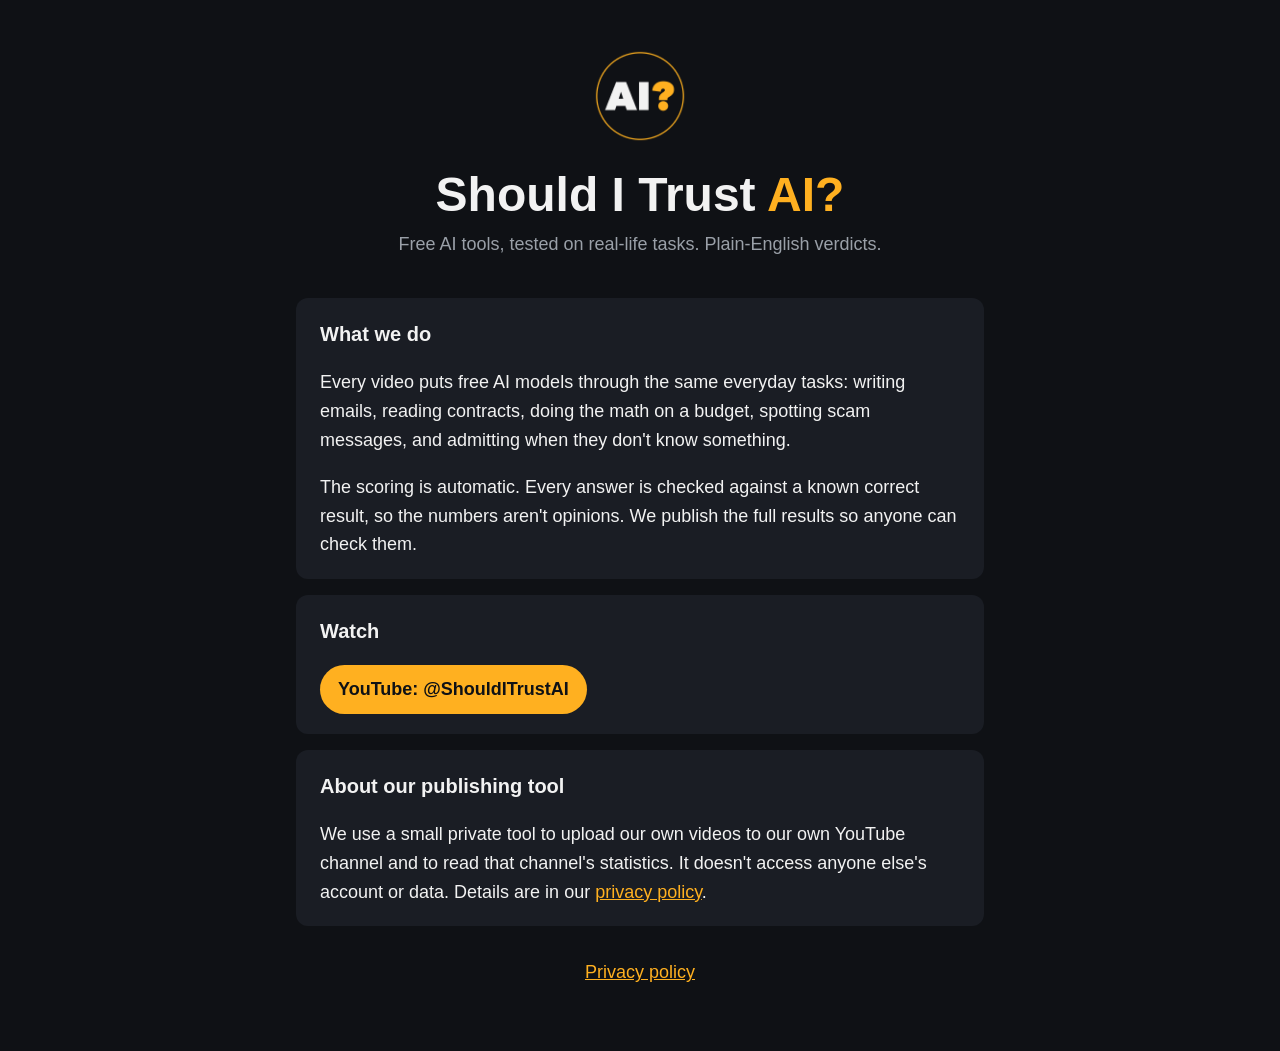
==== index.html @ ffd8af17 "feat: homepage and privacy policy Co-Authored-By: Claude Opus 5 <noreply@anthropic.com>" ====
<!DOCTYPE html>
<html lang="en">
<head>
<meta charset="utf-8">
<meta name="viewport" content="width=device-width, initial-scale=1">
<title>Should I Trust AI?</title>
<meta name="description" content="We test free AI tools on real-life tasks and publish the results. Plain-English verdicts.">
<link rel="icon" href="logo.png">
<link rel="stylesheet" href="style.css">
</head>
<body>
<main>
  <header>
    <img src="logo.png" alt="Should I Trust AI? logo" width="96" height="96">
    <h1>Should I Trust <span class="accent">AI?</span></h1>
    <p class="lead">Free AI tools, tested on real-life tasks. Plain-English verdicts.</p>
  </header>

  <section>
    <h2>What we do</h2>
    <p>Every video puts free AI models through the same everyday tasks: writing emails, reading contracts, doing the math on a budget, spotting scam messages, and admitting when they don't know something.</p>
    <p>The scoring is automatic. Every answer is checked against a known correct result, so the numbers aren't opinions. We publish the full results so anyone can check them.</p>
  </section>

  <section>
    <h2>Watch</h2>
    <p><a class="button" href="https://www.youtube.com/@ShouldITrustAI">YouTube: @ShouldITrustAI</a></p>
  </section>

  <section>
    <h2>About our publishing tool</h2>
    <p>We use a small private tool to upload our own videos to our own YouTube channel and to read that channel's statistics. It doesn't access anyone else's account or data. Details are in our <a href="privacy.html">privacy policy</a>.</p>
  </section>

  <footer>
    <a href="privacy.html">Privacy policy</a>
  </footer>
</main>
</body>
</html>
---- style.css ----
:root {
  --bg: #0f1115;
  --panel: #1a1d24;
  --fg: #f2f2f2;
  --muted: #9aa0a8;
  --accent: #ffb020;
}

* { box-sizing: border-box; }

body {
  margin: 0;
  background: var(--bg);
  color: var(--fg);
  font: 18px/1.6 -apple-system, "Avenir Next", "Segoe UI", Roboto, sans-serif;
}

main { max-width: 720px; margin: 0 auto; padding: 48px 16px 64px; }

header { text-align: center; margin-bottom: 40px; }
header img { border-radius: 50%; }
h1 { font-size: clamp(2rem, 6vw, 3rem); margin: 16px 0 8px; line-height: 1.1; }
h2 { font-size: 1.25rem; margin: 0 0 8px; }
.accent { color: var(--accent); }
.lead { color: var(--muted); margin: 0; }

section { background: var(--panel); border-radius: 12px; padding: 20px 24px; margin-bottom: 16px; }
section p:last-child, section ul:last-child { margin-bottom: 0; }

a { color: var(--accent); }
.button {
  display: inline-block; padding: 10px 18px; border-radius: 999px;
  background: var(--accent); color: var(--bg); font-weight: 700; text-decoration: none;
}

footer { text-align: center; margin-top: 32px; color: var(--muted); }
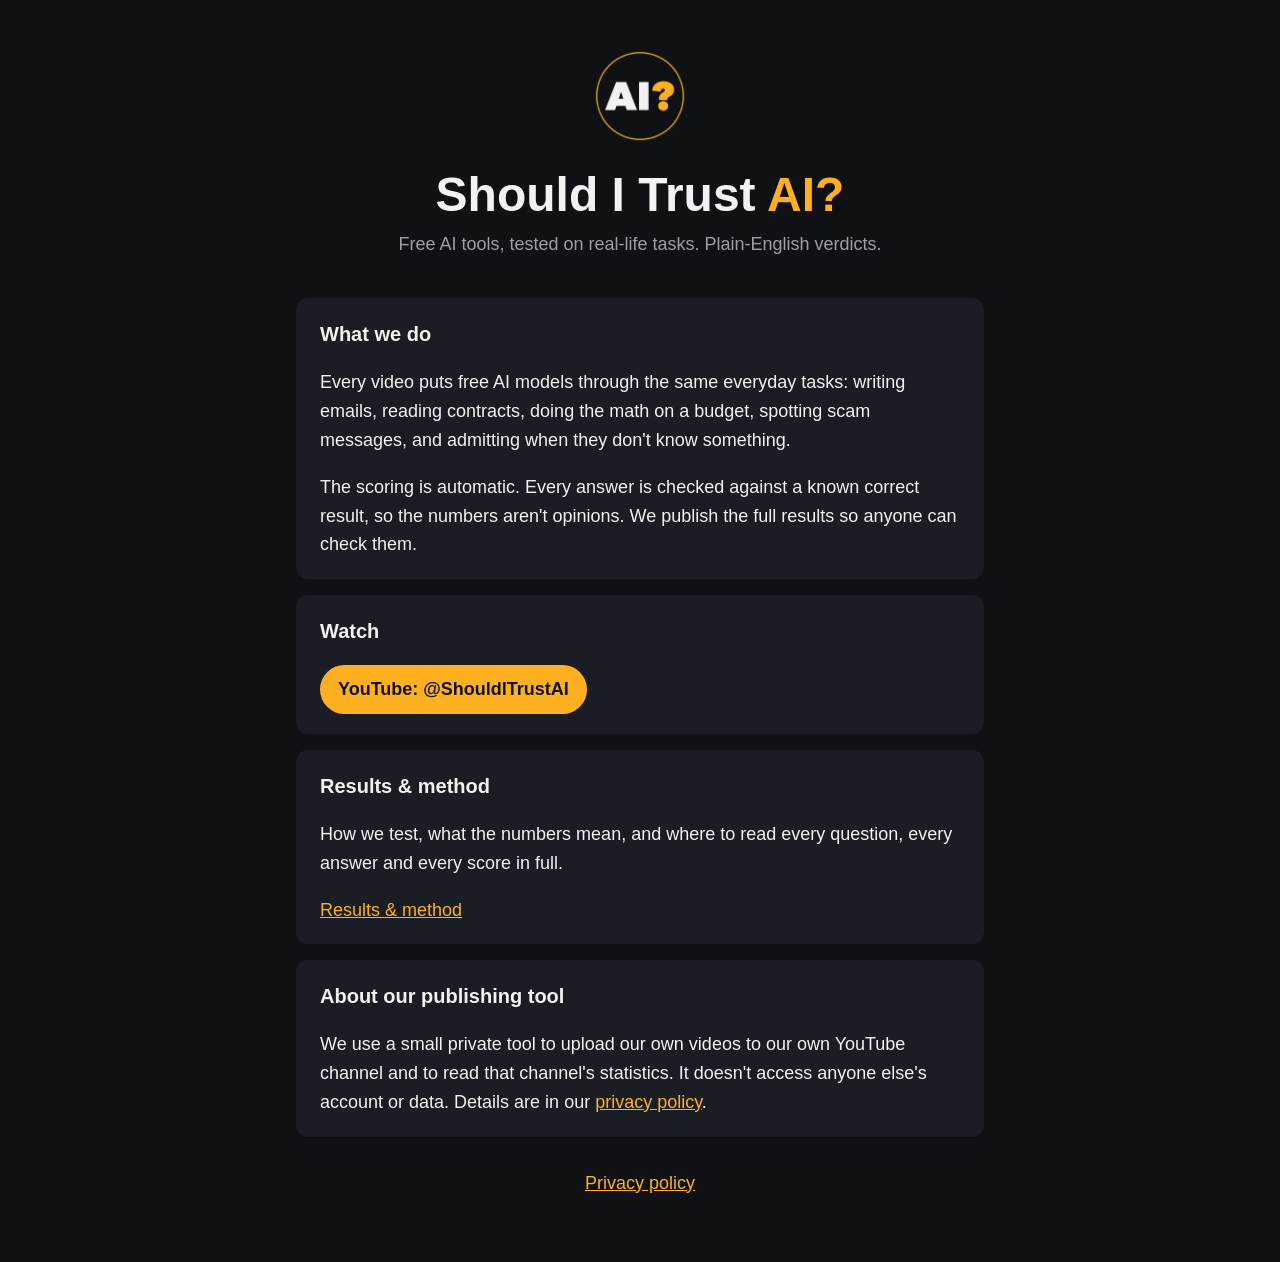
==== commit fb066ded: "feat: results and method page A plain-English page for viewers arriving from a video: how we test, w" ====
--- a/index.html
+++ b/index.html
@@ -28,6 +28,12 @@
   </section>
 
   <section>
+    <h2>Results &amp; method</h2>
+    <p>How we test, what the numbers mean, and where to read every question, every answer and every score in full.</p>
+    <p><a href="results.html">Results &amp; method</a></p>
+  </section>
+
+  <section>
     <h2>About our publishing tool</h2>
     <p>We use a small private tool to upload our own videos to our own YouTube channel and to read that channel's statistics. It doesn't access anyone else's account or data. Details are in our <a href="privacy.html">privacy policy</a>.</p>
   </section>
--- a/style.css
+++ b/style.css
@@ -27,6 +27,14 @@
 section { background: var(--panel); border-radius: 12px; padding: 20px 24px; margin-bottom: 16px; }
 section p:last-child, section ul:last-child { margin-bottom: 0; }
 
+ul { padding-left: 20px; }
+li { margin-bottom: 6px; }
+
+table { width: 100%; border-collapse: collapse; margin: 12px 0; }
+th, td { text-align: left; padding: 8px 10px; border-bottom: 1px solid #2a2e37; }
+th { color: var(--muted); font-size: 0.9rem; font-weight: 600; }
+td + td, th + th { text-align: right; }
+
 a { color: var(--accent); }
 .button {
   display: inline-block; padding: 10px 18px; border-radius: 999px;
